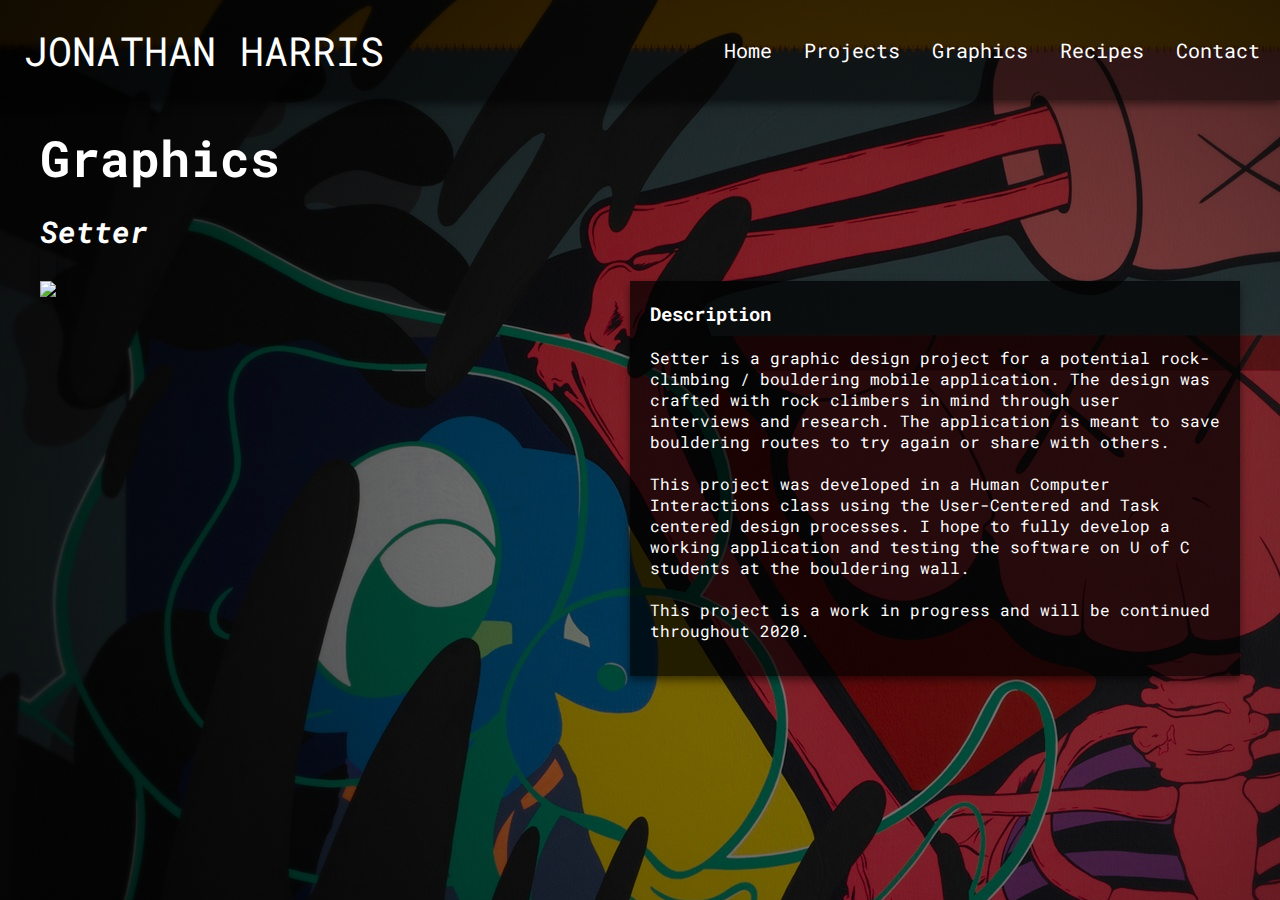
==== graphics.html @ 25094a81 "first" ====
<!DOCTYPE html>
<html lang="en">
<head>
    <meta charset="UTF-8">
    <title>Graphics</title>
    <link rel = "stylesheet" type = "text/css" href ="./stylesheet.css"/>
    <link href="https://fonts.googleapis.com/css?family=Roboto&display=swap" rel="stylesheet">
    <link href="https://fonts.googleapis.com/css?family=Roboto+Mono&display=swap" rel="stylesheet">

</head>

<body>
    <div class = "container">
        <div class = "header">
         
            <div id = "nameTitle">
                JONATHAN HARRIS           
            </div>
            <div id = "menuNav">
                <ul class = "menuList">
                    <li class = "menuLi">
                        <a href ="./index.html">Home </a>
                    </li>
                    <li class = "menuLi">
                        <a href ="./projects.html"> Projects </a>
                    </li>
                    <li class = "menuLi">
                         <a href ="./graphics.html"> Graphics </a>
                    </li >
                    <li class = "menuLi">
                         <a href ="./recipes.html"> Recipes </a>
                    </li>
                    
                     <li class = "menuLi">
                         <a href ="./contact.html"> Contact </a>
                    </li>
                </ul>
                
            </div>
        </div>
          <div class = "main">
            <div class = "content">
                <h1 class = "pageHeader"> Graphics </h1>
                <br>
                 <h2> Setter </h2>
                 <div class = "mainSplit">
                      <div class = "projectContainer"> 
                         <img class = "projectIMG" src = "./setterProject.png">
                     
                     </div>
                     <div class = "projectDesc">
                        <h3> Description </h3>
                        <br>
                         <p>
                             Setter is a graphic design project for a potential rock-climbing / bouldering mobile application. The design was crafted with rock climbers in mind through user interviews and research. The application is meant to save bouldering routes to try again or share with others.
                             <br>
                             <br>
                             This project was developed in a Human Computer Interactions class using the User-Centered and Task centered design processes. I hope to fully develop a working application and testing the software on U of C students at the bouldering wall.
                             <br>
                             <br>
                             This project is a work in progress and will be continued throughout 2020.
                        </p>
                     </div>
               </div>
            </div>
           
           
        </div>
    </div>
</body>
</html>
---- stylesheet.css ----
* {
margin: 0;   
}

body {
   font-family: 'Roboto Mono', sans-serif;
    height: 100vh;    
    background-color:#212226;
    color: white;
      background: linear-gradient( rgba(0, 0, 0, 0.5), rgba(0, 0, 0, 0.5) ), url('headphones-hd-abstract-wallpapers-vector-dark-graffiti-peace-psychedelic-urban-abstract-skull-music-trippy-hd-images-color.jpg');
}

.container {
    display: grid;
    grid-template-areas: "header header header"
                         "main main main"
                         "footer footer footer";
    grid-template-columns: 150px 1fr 150px;
    grid-template-rows: 100px 1fr  100px;
    
}

.header {
    display: flex;
    grid-area: header;
    box-shadow: 0 4px 8px 0 rgba(0,0,0,0.5);
      background: rgba(0, 0, 0, 0.5);

}

#top-nav {
    width: 150px;
    display: flex;
    align-items: flex-end;
    justify-content: center;
    padding-bottom: 10px;
 
}

#top-nav:hover {
    text-decoration: underline;
}
.top-nav:hover {
    
background-color: white;
}

.main {
    grid-area: main;
    display: flex;
    justify-content: center;
    height: 600px;
   
}

#nameTitle {
 /*   color: #313236;*/
    color: white;
    font-size: 40px;
    display: flex;
    align-items: center;
    justify-content: center;
    width: 600px;
}

#menuNav {
    grid-area: header;
    width: 100%;
    display: flex;
    justify-content: flex-end;
    align-items: center;
    color: #313236;

}

.menuList {
    list-style-type: none; 
    color: #313236;
}

.menuLi {
    display: inline; 
    margin-right: 20px;
    font-size: 20px;
}

.menuLi a {
  text-decoration: none;
    color: white;
}

.menuLi a:hover {
    text-decoration: underline;
}


#bioPic {
    margin-top: 50px;
    display: flex;
    width: 250px;
    height: 250px;
    background-color: #2FBA69;
   /* background-color: #313236; */
    border-radius: 50%;   
    align-items: center; 
    justify-content: center;
    margin-right: 50px;
}

.content {
    display:flex;
   flex-direction: column;
    width: 1200px;
    height: 100%;
    padding: 25px;
}

#bioDes {
    margin-top: 50px;
    width: 50%;
    height: 200px;
    padding: 20px;
    background: rgba(0, 0, 0, 0.7);
    box-shadow: 0 4px 8px 0 rgba(0,0,0,0.5);

}



.mainSplit {
    display: flex;
    flex-direction: row;
    height: 425px;
     
}

.main2Split {
    display: flex;
    justify-content: flex-end;
}

#joinDes {    
     width: 50%;
    height: 200px;
    padding: 20px;
  background: rgba(0, 0, 0, 0.7);
    z-index: 1;
    margin-right: 50px;
    margin-top: -170px;
    box-shadow: 0 4px 8px 0 rgba(0,0,0,0.5);

}
h2 {
    font-size: 30px;
    font-style: italic;

}
.pageHeader {
    font-size: 50px;
}

#projectHeader {
    width: 50%;
    margin-top: 50px;
}

.projectContainer {
    width: 50%;
}

.projectIMG{
    max-width: 100%;
    max-height: 100%;
    padding-top: 30px;
    box-shadow: 0 4px 8px 0 rgba(0,0,0,0.5);

}

.projectDesc {
    margin-top: 30px;
    margin-left: 20px;
    padding: 20px;
    width: 600px;
    background: rgba(0, 0, 0, 0.7);
    box-shadow: 0 4px 8px 0 rgba(0,0,0,0.5);

}

table {
    height: 100%;
}
table, th, td {
  border: 1px solid white;
  border-collapse: collapse;
}
th, td {
  padding: 4.6px;
  text-align: left;
}

#tableCont {
    margin-top: 30px;
    margin-left: 20px;
    background: rgba(0, 0, 0, 0.7);
    box-shadow: 0 4px 8px 0 rgba(0,0,0,0.5);
    height: 100%;
    width: 300px;
    
}

.recipeDesc {
    margin-top: 30px;
    margin-left: 20px;
    padding: 20px;
    height: 385px;
    width: 600px;
    background: rgba(0, 0, 0, 0.7);
    box-shadow: 0 4px 8px 0 rgba(0,0,0,0.5);
}

.recipeIMG {
   padding-top: 30px;
   height: 100%;
}

#bulgoIMG {
    
 height: 100%;

}

#overrideMainSplit {
    height: 306px;
}

.contactDesc {
    width: 350px;
    padding: 20px;
}

.contactContainer {
    display: flex;
    justify-content: center;
    box-shadow: 0 4px 8px 0 rgba(0,0,0,0.5);
 
}

#mainSplitContact {
    display: flex;
    flex-direction: column;
    align-items: center;
    width: 500px;
    background: rgba(0, 0, 0, 0.7);
    box-shadow: 0 4px 8px 0 rgba(0,0,0,0.5);
    padding: 20px;
}

#contactIMG {
 height: 300px;
 width: 300px;
}

.contentContact {
    display: flex;
    flex-direction: column;
    align-items: center;
     width: 1200px;
    height: 100%;
    padding: 25px;
  
}

#legoIMG {
    width: 100%;
    height: 100%;
}
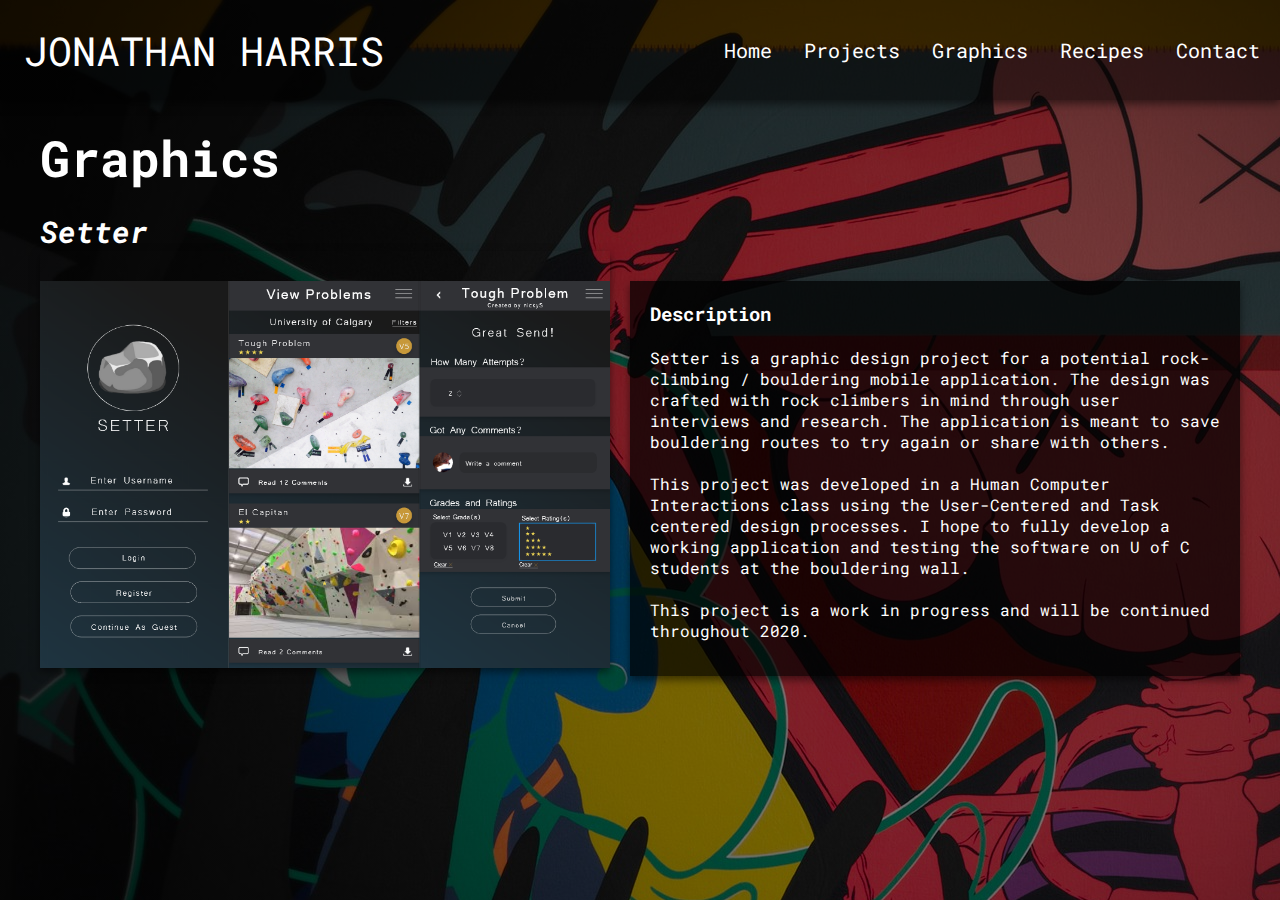
==== commit 02a9f196: "Update graphics.html" ====
--- a/graphics.html
+++ b/graphics.html
@@ -45,7 +45,7 @@
                  <h2> Setter </h2>
                  <div class = "mainSplit">
                       <div class = "projectContainer"> 
-                         <img class = "projectIMG" src = "./setterProject.png">
+                         <img class = "projectIMG" src = "./setterProject.PNG">
                      
                      </div>
                      <div class = "projectDesc">
@@ -68,4 +68,4 @@
         </div>
     </div>
 </body>
-</html>+</html>
